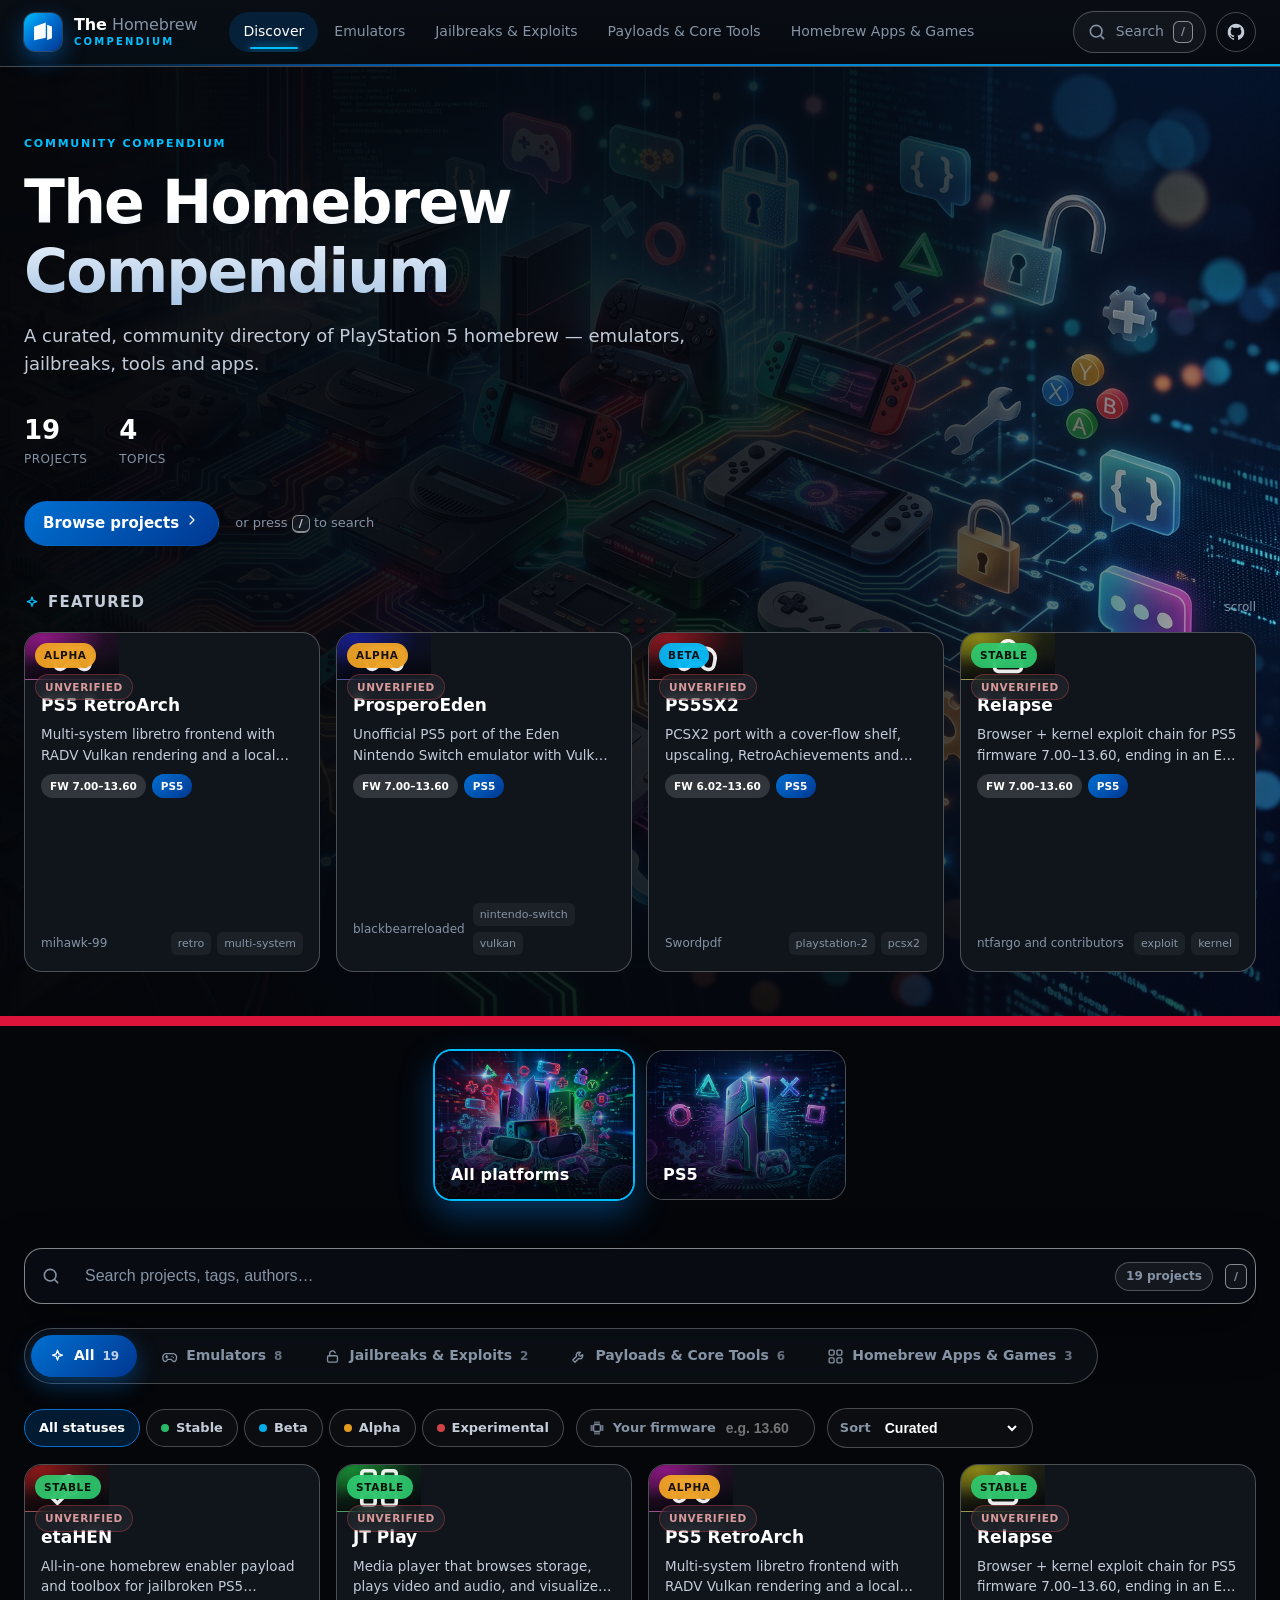
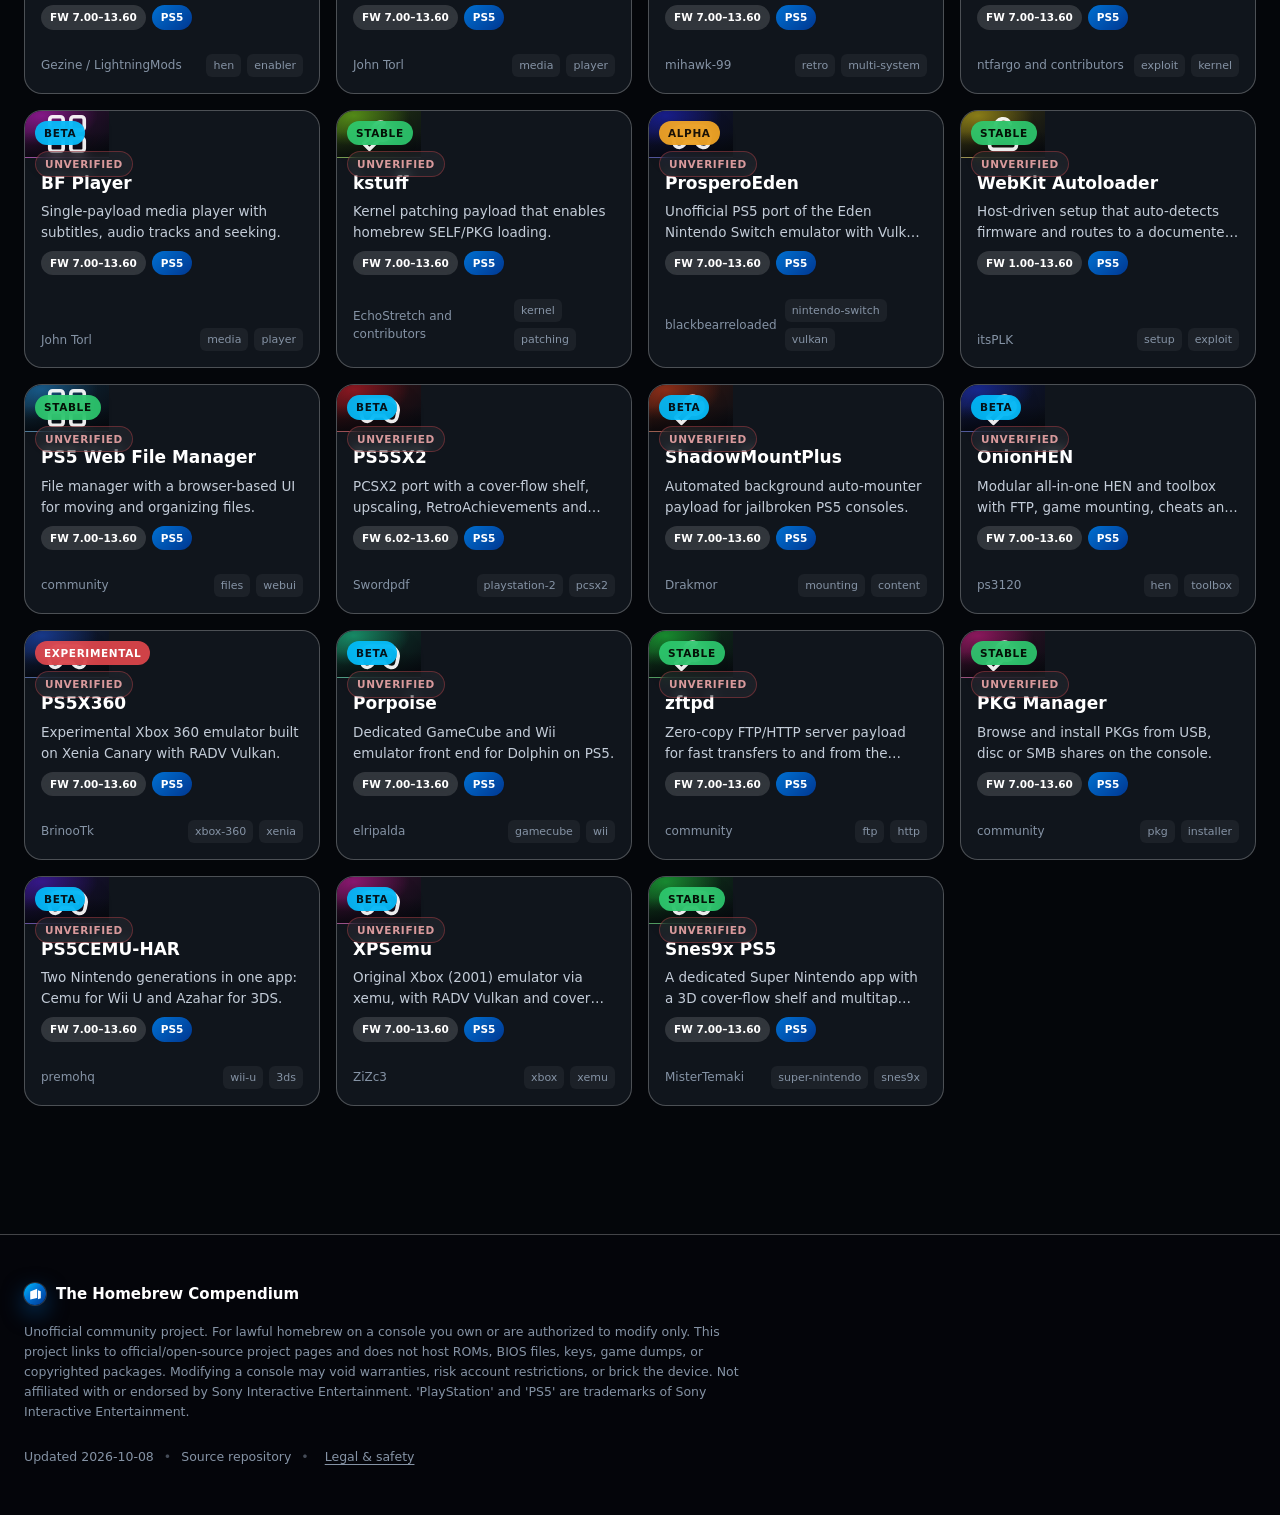
==== development/index.html @ ebe69ceb "Update library" ====
<!doctype html>
<html lang="en">
<head>
  <meta charset="utf-8" />
  <meta name="viewport" content="width=device-width, initial-scale=1, viewport-fit=cover" />
  <meta name="color-scheme" content="dark" />
  <meta name="theme-color" content="#04060a" />
  <title>The Homebrew Compendium</title>
  <meta name="description" content="A curated, community directory of PlayStation 5 homebrew — emulators, jailbreaks, payloads, tools and apps." />
  <link rel="canonical" href="./" />
  <meta property="og:type" content="website" />
  <meta property="og:title" content="The Homebrew Compendium" />
  <meta property="og:description" content="A curated, community directory of PlayStation 5 homebrew." />
  <meta property="og:image" content="assets/banner.png" />
  <link rel="icon" href="assets/favicon.svg" type="image/svg+xml" />
  <!-- The hero background is painted via CSS (.hero__banner); preload it so the
       LCP image is discoverable from the initial document instead of after CSS. -->
  <link rel="preload" as="image" href="assets/banner.svg" fetchpriority="high" />
  <link rel="stylesheet" href="styles.css" />
</head>
<body>
  <a class="skip-link" href="#main">Skip to content</a>

  <!-- Inline icon sprite (no external assets) -->
  <svg class="sprite" aria-hidden="true" focusable="false" xmlns="http://www.w3.org/2000/svg">
    <symbol id="i-gamepad" viewBox="0 0 24 24"><path d="M7 8h10a5 5 0 0 1 4.9 5.97l-.5 2.6A3 3 0 0 1 18 19c-1 0-1.6-.5-2.2-1.2L14.6 16H9.4l-1.2 1.8C7.6 18.5 7 19 6 19a3 3 0 0 1-2.9-2.43l-.5-2.6A5 5 0 0 1 7 8Z"/><path d="M8 11v3M6.5 12.5h3M15.5 12h.01M17.5 13.5h.01"/></symbol>
    <symbol id="i-unlock" viewBox="0 0 24 24"><rect x="5" y="11" width="14" height="9" rx="2"/><path d="M8 11V8a4 4 0 0 1 7.8-1.2"/></symbol>
    <symbol id="i-tool" viewBox="0 0 24 24"><path d="M14.7 6.3a4 4 0 0 0-5.4 5.4L4 17l3 3 5.3-5.3a4 4 0 0 0 5.4-5.4l-2.3 2.3-2.4-.7-.7-2.4 2.4-2.2Z"/></symbol>
    <symbol id="i-app" viewBox="0 0 24 24"><rect x="3" y="3" width="7" height="7" rx="1.5"/><rect x="14" y="3" width="7" height="7" rx="1.5"/><rect x="3" y="14" width="7" height="7" rx="1.5"/><rect x="14" y="14" width="7" height="7" rx="1.5"/></symbol>
    <symbol id="i-search" viewBox="0 0 24 24"><circle cx="11" cy="11" r="7"/><path d="m20 20-3.5-3.5"/></symbol>
    <symbol id="i-external" viewBox="0 0 24 24"><path d="M14 5h5v5M19 5l-8 8"/><path d="M19 14v4a1 1 0 0 1-1 1H6a1 1 0 0 1-1-1V6a1 1 0 0 1 1-1h4"/></symbol>
    <symbol id="i-close" viewBox="0 0 24 24"><path d="M6 6l12 12M18 6 6 18"/></symbol>
    <symbol id="i-chevron" viewBox="0 0 24 24"><path d="m9 6 6 6-6 6"/></symbol>
    <symbol id="i-alert" viewBox="0 0 24 24"><path d="M12 3 2 20h20L12 3Z"/><path d="M12 10v4M12 17h.01"/></symbol>
    <symbol id="i-check" viewBox="0 0 24 24"><path d="m4 12 5 5L20 6"/></symbol>
    <symbol id="i-cpu" viewBox="0 0 24 24"><rect x="7" y="7" width="10" height="10" rx="2"/><path d="M9 3v2m3-2v2m3-2v2M9 19v2m3-2v2m3-2v2M3 9h2m-2 3h2m-2 3h2M19 9h2m-2 3h2m-2 3h2"/></symbol>
    <symbol id="i-sparkle" viewBox="0 0 24 24"><path d="M12 3l1.8 5.2L19 10l-5.2 1.8L12 17l-1.8-5.2L5 10l5.2-1.8L12 3Z"/></symbol>
    <symbol id="i-shield" viewBox="0 0 24 24"><path d="M12 3 5 6v5c0 4.5 3 8 7 10 4-2 7-5.5 7-10V6l-7-3Z"/></symbol>
    <symbol id="i-github" viewBox="0 0 24 24"><path d="M12 2a10 10 0 0 0-3.16 19.49c.5.09.68-.22.68-.48v-1.7c-2.78.6-3.37-1.34-3.37-1.34-.45-1.16-1.1-1.47-1.1-1.47-.9-.62.07-.6.07-.6 1 .07 1.53 1.03 1.53 1.03.9 1.52 2.34 1.08 2.9.83.09-.65.35-1.09.63-1.34-2.22-.25-4.55-1.11-4.55-4.94 0-1.09.39-1.98 1.03-2.68-.1-.25-.45-1.27.1-2.65 0 0 .84-.27 2.75 1.02a9.6 9.6 0 0 1 5 0c1.91-1.29 2.75-1.02 2.75-1.02.55 1.38.2 2.4.1 2.65.64.7 1.03 1.59 1.03 2.68 0 3.84-2.34 4.68-4.57 4.93.36.31.68.92.68 1.85v2.74c0 .27.18.58.69.48A10 10 0 0 0 12 2Z"/></symbol>
    <symbol id="i-menu" viewBox="0 0 24 24"><path d="M4 7h16M4 12h16M4 17h16"/></symbol>
  </svg>

  <header class="topbar" id="topbar">
    <div class="topbar__inner">
      <a class="brand" href="#/" aria-label="The Homebrew Compendium home">
        <span class="brand__mark" aria-hidden="true">
          <svg viewBox="0 0 32 32"><path d="M3 8.5 20 2v22.5L3 28V8.5Z"/><path d="M22 5.5 29 8v17l-7 2.5V5.5Z"/></svg>
        </span>
        <span class="brand__text">
          <span class="brand__title">The <em>Homebrew</em></span>
          <span class="brand__sub">Compendium</span>
        </span>
      </a>

      <nav class="topnav" id="topnav" aria-label="Topics"></nav>

      <div class="topbar__actions">
        <button class="searchpill" id="search-focus" type="button" aria-label="Search the compendium">
          <svg class="icon" aria-hidden="true"><use href="#i-search"/></svg>
          <span class="searchpill__label">Search</span>
          <kbd class="searchpill__kbd" aria-hidden="true">/</kbd>
        </button>

        <button class="fwware" id="fw-chip" type="button" hidden aria-label="Change your firmware version">
          <span class="fwware__dot" aria-hidden="true"></span>
          <svg class="icon" aria-hidden="true"><use href="#i-cpu"/></svg>
          <span id="fw-chip-text"></span>
        </button>

        <a class="ghosticon" id="source-link" href="#" target="_blank" rel="noopener noreferrer" aria-label="Source repository" hidden>
          <svg class="icon icon--fill" aria-hidden="true"><use href="#i-github"/></svg>
        </a>

        <button class="menubtn" id="menu-toggle" type="button" aria-label="Open menu" aria-expanded="false" aria-controls="mobilemenu">
          <span></span><span></span>
        </button>
      </div>
    </div>
    <div class="topbar__accent" aria-hidden="true"></div>
    <nav class="mobilemenu" id="mobilemenu" aria-label="Topics" hidden></nav>
  </header>

  <main id="main">
    <noscript>
      <div class="noscript" role="note">
        <h2>JavaScript is required</h2>
        <p>
          This directory builds its pages in the browser. Enable JavaScript to browse the
          Homebrew Compendium, or read the source data directly in
          <code>library.json</code> and the files under <code>library/platforms/</code>.
        </p>
      </div>
    </noscript>
    <section class="hero" aria-labelledby="hero-title">
      <div class="hero__banner" aria-hidden="true"></div>
      <div class="hero__glow" aria-hidden="true"></div>
      <div class="hero__inner">
        <div class="hero__copy">
          <p class="hero__eyebrow" id="hero-eyebrow">Community Compendium</p>
          <h1 class="hero__title" id="hero-title">The Homebrew Compendium</h1>
          <p class="hero__tagline" id="hero-tagline"></p>

          <dl class="hero__stats" id="hero-stats"></dl>

          <div class="hero__actions">
            <button class="btn btn--primary" id="hero-cta" type="button">
              Browse projects <svg class="icon" aria-hidden="true"><use href="#i-chevron"/></svg>
            </button>
            <span class="hero__hint">or press <kbd>/</kbd> to search</span>
          </div>
        </div>

        <div class="hero__featured" aria-labelledby="featured-title">
          <div class="railhead">
            <h2 id="featured-title" class="railhead__title">
              <svg class="icon" aria-hidden="true"><use href="#i-sparkle"/></svg> Featured
            </h2>
            <span class="railhead__hint">scroll</span>
          </div>
          <div class="rail" id="featured-rail"></div>
        </div>
      </div>
    </section>

    <div class="platforms" id="platform-toggle" role="group" aria-label="Platform filter"></div>

    <section class="browse" id="browse" aria-labelledby="browse-title">
      <h2 id="browse-title" class="sr-only">Browse projects</h2>

      <form class="searchbox searchbox--browse" role="search" id="search-form">
        <svg class="icon searchbox__icon" aria-hidden="true"><use href="#i-search"/></svg>
        <input id="search-input" type="search" autocomplete="off" placeholder="Search projects, tags, authors…" aria-label="Search the compendium" />
        <span class="searchbox__count" id="search-count" aria-hidden="true"></span>
        <button class="searchbox__clear" id="search-clear" type="button" hidden aria-label="Clear search">
          <svg class="icon" aria-hidden="true"><use href="#i-close"/></svg>
        </button>
        <span class="searchbox__key" aria-hidden="true">/</span>
      </form>

      <nav class="topics" id="topics" aria-label="Topic filter"></nav>

      <div class="toolbar" id="toolbar">
        <div class="toolbar__group" role="group" aria-label="Status filter" id="status-chips"></div>
        <label class="field field--fw">
          <svg class="icon" aria-hidden="true"><use href="#i-cpu"/></svg>
          <span class="field__label">Your firmware</span>
          <input id="firmware-input" inputmode="decimal" placeholder="e.g. 13.60" aria-label="Your PS5 firmware version" />
        </label>
        <label class="field field--sort">
          <span class="field__label">Sort</span>
          <select id="sort-select" aria-label="Sort projects">
            <option value="curated">Curated</option>
            <option value="updated">Recently updated</option>
            <option value="name">Name (A–Z)</option>
          </select>
        </label>
        <button class="ghostbtn" id="clear-filters" type="button" hidden>Clear filters</button>
      </div>

      <p class="resultline" id="resultline"></p>
      <p class="sr-only" id="live" aria-live="polite" role="status"></p>

      <div class="grid" id="grid"></div>
      <div class="statepanel" id="statepanel" hidden></div>
    </section>
  </main>

  <footer class="footer">
    <div class="footer__inner">
      <div class="footer__brand">
        <span class="brand__mark brand__mark--sm" aria-hidden="true"><svg viewBox="0 0 32 32"><path d="M3 8.5 20 2v22.5L3 28V8.5Z"/><path d="M22 5.5 29 8v17l-7 2.5V5.5Z"/></svg></span>
        <span>The Homebrew Compendium</span>
      </div>
      <p class="footer__disclaimer" id="footer-disclaimer"></p>
      <p class="footer__meta">
        <span id="footer-updated"></span>
        <span class="footer__sep" aria-hidden="true">•</span>
        <a id="footer-repo" href="#" target="_blank" rel="noopener noreferrer">Source repository</a>
        <span class="footer__sep" aria-hidden="true">•</span>
        <button class="linkbtn" id="show-disclaimer" type="button">Legal &amp; safety</button>
      </p>
    </div>
  </footer>

  <!-- Detail overlay -->
  <div class="modal" id="modal" hidden>
    <div class="modal__scrim" data-close></div>
    <div class="modal__dialog" role="dialog" aria-modal="true" aria-labelledby="modal-title" tabindex="-1">
      <button class="iconbtn modal__close" type="button" data-close aria-label="Close details">
        <svg class="icon"><use href="#i-close"/></svg>
      </button>
      <div class="modal__body" id="modal-body"></div>
    </div>
  </div>

  <!-- Image gallery overlay (opened from a detail thumbnail) -->
  <div class="gallery" id="gallery" role="dialog" aria-modal="true" aria-label="Image gallery" hidden>
    <div class="gallery__scrim" data-gallery-close></div>
    <button class="gallery__nav gallery__nav--prev" id="gallery-prev" type="button" aria-label="Previous image">
      <svg class="icon" aria-hidden="true"><use href="#i-chevron"/></svg>
    </button>
    <figure class="gallery__figure" tabindex="-1">
      <img class="gallery__img" id="gallery-img" alt="" decoding="async" />
      <figcaption class="gallery__caption" id="gallery-caption" aria-live="polite"></figcaption>
    </figure>
    <button class="gallery__nav gallery__nav--next" id="gallery-next" type="button" aria-label="Next image">
      <svg class="icon" aria-hidden="true"><use href="#i-chevron"/></svg>
    </button>
    <button class="iconbtn gallery__close" type="button" data-gallery-close aria-label="Close gallery">
      <svg class="icon"><use href="#i-close"/></svg>
    </button>
  </div>

  <div class="toast" id="toast" role="status" aria-live="polite" hidden></div>

  <script type="module" src="js/main.js?v=12"></script>
</body>
</html>
---- development/styles.css ----
/* =========================================================
   The Homebrew Compendium — styles
   Design tokens follow development_plan/design-system.md
   ========================================================= */

:root {
  /* Color */
  --bg-primary: #04060a;
  --bg-secondary: #10151c;
  --bg-tertiary: #171d26;
  --bg-elevated: #1e2632;
  --surface-glass: rgba(16, 21, 28, 0.72);
  --border: rgba(255, 255, 255, 0.25);
  --border-strong: rgba(255, 255, 255, 0.50);

  --ps-blue: #003791;
  --ps-blue-light: #0070d1;
  --ps-blue-bright: #00bfff;

  --text-primary: #ffffff;
  --text-secondary: #c3ccd8;
  --text-tertiary: #8593a5;

  --success: #2ecc71;
  --info: #00bfff;
  --warning: #f5a623;
  --danger: #e5484d;

  /* Type */
  --font-sans: "Inter", system-ui, -apple-system, "Segoe UI", Roboto, "Helvetica Neue", Arial, sans-serif;

  /* Space */
  --space-1: 4px;  --space-2: 8px;  --space-3: 12px; --space-4: 16px;
  --space-5: 24px; --space-6: 32px; --space-7: 48px; --space-8: 64px;

  /* Radius */
  --radius-sm: 8px; --radius-md: 12px; --radius-lg: 18px; --radius-xl: 28px; --radius-pill: 999px;

  /* Elevation */
  --shadow-card: 0 18px 40px rgba(0, 0, 0, 0.55);
  --shadow-pop: 0 30px 80px rgba(0, 0, 0, 0.7);
  --focus-glow: 0 0 0 3px var(--ps-blue-bright), 0 0 26px rgba(0, 191, 255, 0.45);

  /* Motion */
  --dur-fast: 150ms; --dur-base: 320ms; --dur-slow: 480ms;
  --ease: cubic-bezier(0.22, 0.61, 0.36, 1);

  --container: 1320px;
  --topbar-h: 64px;
}

* { box-sizing: border-box; }

/* The `hidden` attribute must always win, even on elements with an explicit display. */
[hidden] { display: none !important; }

html { scroll-behavior: smooth; scroll-padding-top: calc(var(--topbar-h) + 16px); }

::selection { background: rgba(0, 191, 255, 0.35); color: #fff; }

body {
  margin: 0;
  background:
    radial-gradient(1200px 700px at 80% -10%, rgba(0, 55, 145, 0.35), transparent 60%),
    radial-gradient(900px 600px at 5% 5%, rgba(0, 191, 255, 0.10), transparent 55%),
    var(--bg-primary);
  color: var(--text-secondary);
  font-family: var(--font-sans);
  font-size: 15px;
  line-height: 1.55;
  -webkit-font-smoothing: antialiased;
  min-height: 100vh;
}

h1, h2, h3 { color: var(--text-primary); line-height: 1.15; margin: 0; }
p { margin: 0; }
a { color: inherit; text-decoration: none; }
button { font: inherit; color: inherit; }
img { max-width: 100%; display: block; }

.sprite { position: absolute; width: 0; height: 0; overflow: hidden; }
.icon { width: 20px; height: 20px; fill: none; stroke: currentColor; stroke-width: 1.9; stroke-linecap: round; stroke-linejoin: round; }

.sr-only {
  position: absolute; width: 1px; height: 1px; padding: 0; margin: -1px;
  overflow: hidden; clip: rect(0 0 0 0); white-space: nowrap; border: 0;
}

.skip-link {
  position: absolute; left: 12px; top: -60px; z-index: 200;
  background: var(--ps-blue-light); color: #fff; padding: 10px 16px;
  border-radius: var(--radius-sm); transition: top var(--dur-fast) var(--ease);
}
.skip-link:focus { top: 12px; }

:focus-visible { outline: none; box-shadow: var(--focus-glow); border-radius: var(--radius-sm); }

/* ---------- Top bar (site header) ---------- */
.topbar {
  position: sticky; top: 0; z-index: 100;
  backdrop-filter: blur(20px) saturate(150%);
  background: linear-gradient(180deg, rgba(10,14,20,0.92), rgba(8,11,16,0.70));
  border-bottom: 1px solid var(--border);
  transition: box-shadow var(--dur-base) var(--ease), background var(--dur-base) var(--ease);
}
.topbar.is-scrolled {
  background: linear-gradient(180deg, rgba(8,11,16,0.98), rgba(6,9,13,0.92));
  box-shadow: 0 18px 44px rgba(0,0,0,0.55);
}
.topbar__inner {
  max-width: var(--container); margin: 0 auto; height: var(--topbar-h);
  padding: 0 var(--space-5); display: flex; align-items: center; gap: var(--space-4);
}
/* animated luminous accent along the bottom edge */
.topbar__accent {
  height: 2px;
  background: linear-gradient(90deg, transparent, var(--ps-blue-light) 18%, var(--ps-blue-bright) 50%, var(--ps-blue-light) 82%, transparent);
  background-size: 200% 100%;
  opacity: 0.9;
  animation: accent-sheen 7s linear infinite;
}
@keyframes accent-sheen { from { background-position: 200% 0; } to { background-position: -200% 0; } }

.brand { display: flex; align-items: center; gap: 12px; color: var(--text-primary); font-weight: 700; letter-spacing: 0.01em; flex: none; }
.brand__mark {
  position: relative; width: 38px; height: 38px; border-radius: 11px; display: grid; place-items: center;
  background: linear-gradient(135deg, var(--ps-blue-bright), var(--ps-blue-light) 45%, var(--ps-blue));
  box-shadow: 0 0 0 1px rgba(255,255,255,0.16), 0 8px 22px rgba(0,112,209,0.5);
}
.brand__mark::after {
  content: ""; position: absolute; inset: -7px; border-radius: 18px; z-index: -1;
  background: radial-gradient(circle, rgba(0,191,255,0.5), transparent 70%);
  opacity: 0; transition: opacity var(--dur-base) var(--ease);
}
.brand:hover .brand__mark::after { opacity: 1; }
.brand__mark svg { width: 22px; height: 22px; fill: #fff; }
.brand__mark--sm { width: 22px; height: 22px; }
.brand__mark--sm svg { width: 13px; height: 13px; }
.brand__text { display: flex; flex-direction: column; line-height: 1.05; }
.brand__title { font-size: 16px; font-weight: 700; letter-spacing: -0.01em; }
.brand__title em { color: var(--text-tertiary); font-style: normal; font-weight: 500; }
.brand__sub { font-size: 10px; letter-spacing: 0.22em; text-transform: uppercase; color: var(--ps-blue-bright); margin-top: 3px; }

.topnav { display: flex; gap: 2px; margin-left: var(--space-4); flex: 1; overflow: hidden; }
.topnav a {
  position: relative; padding: 9px 14px; border-radius: var(--radius-pill); color: var(--text-tertiary);
  font-size: 14px; font-weight: 500; white-space: nowrap; transition: color var(--dur-fast) var(--ease), background var(--dur-fast) var(--ease);
}
.topnav a::after {
  content: ""; position: absolute; left: 50%; bottom: 3px; width: 0; height: 2px; border-radius: 2px;
  background: var(--ps-blue-bright); transform: translateX(-50%);
  box-shadow: 0 0 10px var(--ps-blue-bright);
  transition: width var(--dur-base) var(--ease);
}
.topnav a:hover { color: var(--text-primary); background: rgba(255,255,255,0.06); }
.topnav a[aria-current="page"] { color: #fff; background: rgba(0,112,209,0.20); }
.topnav a[aria-current="page"]::after,
.topnav a:hover::after { width: 54%; }

.topbar__actions { display: flex; align-items: center; gap: 10px; flex: none; }

.searchpill {
  display: inline-flex; align-items: center; gap: 9px; cursor: pointer;
  padding: 9px 12px 9px 13px; border-radius: var(--radius-pill);
  border: 1px solid var(--border); background: rgba(255,255,255,0.04);
  color: var(--text-tertiary); font-size: 14px; font-weight: 500;
  transition: all var(--dur-fast) var(--ease);
}
.searchpill:hover { color: var(--text-primary); border-color: var(--ps-blue-light); background: rgba(0,112,209,0.12); }
.searchpill__kbd {
  font-size: 11px; font-weight: 700; color: var(--text-tertiary);
  border: 1px solid var(--border-strong); border-radius: 6px; padding: 1px 7px; background: rgba(255,255,255,0.04);
}

.fwware {
  display: inline-flex; align-items: center; gap: 8px; cursor: pointer;
  padding: 8px 13px; border-radius: var(--radius-pill);
  border: 1px solid rgba(0,191,255,0.4); background: rgba(0,191,255,0.10);
  color: var(--ps-blue-bright); font-size: 13px; font-weight: 700; letter-spacing: 0.02em;
  transition: background var(--dur-fast) var(--ease);
}
.fwware:hover { background: rgba(0,191,255,0.18); }
.fwware .icon { width: 15px; height: 15px; }
.fwware__dot { width: 7px; height: 7px; border-radius: 50%; background: var(--success); box-shadow: 0 0 8px var(--success); }

.ghosticon {
  display: grid; place-items: center; width: 40px; height: 40px; border-radius: var(--radius-pill);
  border: 1px solid var(--border); color: var(--text-secondary); transition: all var(--dur-fast) var(--ease);
}
.ghosticon:hover { color: #fff; border-color: var(--border-strong); background: rgba(255,255,255,0.05); }
.icon--fill { fill: currentColor; stroke: none; }

.menubtn {
  display: none; place-items: center; gap: 5px;
  width: 42px; height: 42px; border-radius: 12px; border: 1px solid var(--border);
  background: rgba(255,255,255,0.04); cursor: pointer; padding: 0;
}
.menubtn span { display: block; width: 18px; height: 2px; border-radius: 2px; background: var(--text-primary); transition: transform var(--dur-fast) var(--ease); }
.menubtn[aria-expanded="true"] span:first-child { transform: translateY(3.5px) rotate(45deg); }
.menubtn[aria-expanded="true"] span:last-child { transform: translateY(-3.5px) rotate(-45deg); }

.mobilemenu {
  position: absolute; left: 0; right: 0; top: 100%;
  background: rgba(8,11,16,0.98); border-bottom: 1px solid var(--border);
  padding: 10px var(--space-5) 16px; display: grid; gap: 4px;
  box-shadow: 0 24px 50px rgba(0,0,0,0.6);
}
.mobilemenu[hidden] { display: none; }
.mobilemenu a { padding: 12px 14px; border-radius: 12px; color: var(--text-secondary); font-weight: 600; }
.mobilemenu a:hover, .mobilemenu a[aria-current="page"] { color: #fff; background: rgba(0,112,209,0.18); }

.iconbtn {
  background: transparent; border: 1px solid var(--border); border-radius: var(--radius-pill);
  width: 40px; height: 40px; display: grid; place-items: center; cursor: pointer;
  color: var(--text-secondary); transition: all var(--dur-fast) var(--ease);
}
.iconbtn:hover { color: #fff; border-color: var(--border-strong); background: rgba(255,255,255,0.05); }

/* ---------- Hero ---------- */
.hero { position: relative; overflow: hidden; border-bottom: 10px solid crimson;}
.hero__banner {
  position: absolute; inset: 0;
  background-image: url('assets/hero_img.jpg');
  background-size: cover; background-position: right center; background-repeat: no-repeat;
  z-index: 0; pointer-events: none; user-select: none;
}
/* readability scrim layered over the banner */
.hero::after {
  content: ""; position: absolute; inset: 0; z-index: 1; pointer-events: none;
  background: linear-gradient(90deg, rgba(4,6,10,0.99) 0%, rgba(4,6,10,0.82) 70%, rgba(4,6,10,0.18) 100%);
}
.hero__glow {
  /* Fixed-pixel top (not a % of .hero) so the decorative glow cannot shift when
     the hero grows after the async library load — a known CLS amplifier. */
  position: absolute; inset: -190px -10% auto -10%; height: 620px; z-index: 0;
  background: radial-gradient(60% 60% at 70% 20%, rgba(0,112,209,0.25), transparent 70%);
  filter: blur(10px); pointer-events: none;
}
.hero__inner { position: relative; z-index: 2; max-width: var(--container); margin: 0 auto; padding: var(--space-8) var(--space-5) var(--space-6); }
.hero__copy { max-width: 760px; }
.hero__eyebrow {
  display: inline-flex; align-items: center; gap: 8px; text-transform: uppercase;
  letter-spacing: 0.16em; font-size: 11px; font-weight: 700; color: var(--ps-blue-bright);
  margin-bottom: var(--space-4);
}
.hero__title {
  font-size: clamp(34px, 6vw, 60px); font-weight: 800; letter-spacing: -0.03em;
  background: linear-gradient(180deg, #fff 30%, #a9c6e6 100%);
  -webkit-background-clip: text; background-clip: text; color: transparent;
}
/* Reserve one line so the empty shell (pre-fetch) matches the filled state. */
.hero__tagline { margin-top: var(--space-4); font-size: clamp(15px, 2vw, 18px); color: var(--text-secondary); max-width: 60ch; min-height: 1.6em; }

.searchbox {
  margin-top: var(--space-6); display: flex; align-items: center; gap: 12px;
  background: rgba(10,14,20,0.8); border: 1px solid var(--border-strong);
  border-radius: var(--radius-lg); padding: 6px 8px 6px 16px;
  box-shadow: 0 20px 50px rgba(0,0,0,0.5); transition: border-color var(--dur-fast), box-shadow var(--dur-fast);
}
.searchbox:focus-within { border-color: var(--ps-blue-light); box-shadow: var(--focus-glow); }
.searchbox__icon { color: var(--text-tertiary); flex: none; }
.searchbox input {
  flex: 1; background: transparent; border: 0; outline: none; color: var(--text-primary);
  font-size: 16px; padding: 12px 12px; min-width: 0;
}
.searchbox input::placeholder { color: var(--text-tertiary); }
.searchbox__key {
  font-size: 11px; font-weight: 700; color: var(--text-tertiary);
  border: 1px solid var(--border-strong); border-radius: 6px; padding: 3px 8px; background: rgba(255,255,255,0.04);
}
/* Search placed at the top of the browse section */
.searchbox--browse { margin: 0 0 var(--space-5); background: rgba(10,14,20,0.85); max-width: var(--container); }
.searchbox__clear {
  display: grid; place-items: center; flex: none; width: 30px; height: 30px; padding: 0;
  border: 1px solid var(--border); border-radius: 50%; background: rgba(255,255,255,0.05);
  color: var(--text-secondary); cursor: pointer; transition: all var(--dur-fast) var(--ease);
}
.searchbox__clear:hover { color: #fff; border-color: var(--border-strong); }
.searchbox__clear .icon { width: 14px; height: 14px; }
.searchbox__count {
  flex: none; font-size: 12px; font-weight: 700; color: var(--text-tertiary);
  padding: 4px 10px; border-radius: var(--radius-pill);
  background: rgba(255,255,255,0.05); border: 1px solid var(--border);
  font-variant-numeric: tabular-nums; white-space: nowrap;
}
.searchbox__count.is-filtered { color: var(--ps-blue-bright); border-color: rgba(0,191,255,0.4); background: rgba(0,191,255,0.10); }
@media (max-width: 480px) { .searchbox__key { display: none; } .searchbox__count { display: none; } }

/* Reserve the (dd + dt) two-line block height so populating the stats does not
   push the actions/featured rail down after load. */
.hero__stats { display: flex; gap: var(--space-6); margin: var(--space-6) 0 0; min-height: 59px; }
.hero__stats div { display: flex; flex-direction: column; }
.hero__stats dt { order: 2; font-size: 12px; color: var(--text-tertiary); letter-spacing: 0.04em; text-transform: uppercase; }
/* tabular-nums + reserved width keep the count-up animation from shifting layout */
.hero__stats dd { order: 1; margin: 0; font-size: 26px; font-weight: 800; color: #fff; font-variant-numeric: tabular-nums; min-width: 2ch; }

.hero__actions { display: flex; align-items: center; gap: var(--space-4); margin-top: var(--space-6); flex-wrap: wrap; }
.hero__actions .btn .icon { width: 16px; height: 16px; }
.hero__hint { font-size: 13px; color: var(--text-tertiary); }
kbd {
  font-family: inherit; font-size: 11px; font-weight: 700; color: var(--text-secondary);
  border: 1px solid var(--border-strong); border-bottom-width: 2px; border-radius: 6px;
  padding: 1px 6px; background: rgba(255,255,255,0.06);
}

#browse { scroll-margin-top: calc(var(--topbar-h) + 12px); }

/* ---------- Featured rail ---------- */
.hero__featured { margin-top: var(--space-7); }
.railhead { display: flex; align-items: baseline; justify-content: space-between; margin-bottom: var(--space-4); }
.railhead__title { display: flex; align-items: center; gap: 8px; font-size: 15px; letter-spacing: 0.08em; text-transform: uppercase; color: var(--text-secondary); }
.railhead__title .icon { color: var(--ps-blue-bright); width: 16px; height: 16px; }
.railhead__hint { font-size: 12px; color: var(--text-tertiary); }
.rail {
  display: grid; grid-auto-flow: column; grid-auto-columns: minmax(280px, 340px);
  gap: var(--space-4); overflow: visible; padding-bottom: var(--space-3);
  scroll-snap-type: x mandatory; scrollbar-width: thin;
  /* Reserve the featured-card height so filling the rail after load does not
     shift the #browse section below it. */
  min-height: 352px;
}
.rail::-webkit-scrollbar { height: 8px; }
.rail::-webkit-scrollbar-thumb { background: rgba(255,255,255,0.12); border-radius: 99px; }
.rail > * { scroll-snap-align: start; }

/* ---------- Browse / topics ---------- */
.browse { max-width: var(--container); margin: 0 auto; border-radius: var(--radius-xl); padding: var(--space-5) var(--space-5) var(--space-8); }
.topics {
  display: flex; gap: 6px; flex-wrap: wrap; padding: 6px; margin-bottom: var(--space-5);
  background: rgba(16,21,28,0.6); border: 1px solid var(--border); border-radius: var(--radius-pill);
  position: sticky; top: calc(var(--topbar-h) + 8px); z-index: 40;
  backdrop-filter: blur(14px); width: fit-content; max-width: 100%;
}
.topic {
  display: inline-flex; align-items: center; gap: 8px; border: 0; cursor: pointer;
  background: transparent; color: var(--text-tertiary); font-weight: 600; font-size: 14px;
  padding: 10px 18px; border-radius: var(--radius-pill); transition: all var(--dur-fast) var(--ease);
}
.topic .icon { width: 17px; height: 17px; }
.topic:hover { color: #fff; background: rgba(255,255,255,0.05); }
.topic[aria-pressed="true"] {
  color: #fff; background: linear-gradient(135deg, var(--ps-blue-light), var(--ps-blue));
  box-shadow: 0 8px 22px rgba(0,112,209,0.4);
}
.topic__count { font-size: 12px; opacity: 0.75; font-variant-numeric: tabular-nums; }

/* ---------- Platform tiles ---------- */
/* Sits outside #browse (directly above it), aligned to the content container. */
.platforms {
  display: flex; flex-wrap: wrap; gap: var(--space-3); justify-content: center;
  max-width: var(--container); margin: var(--space-5) auto var(--space-5);
  padding: 0 var(--space-5); min-height: 104px; overflow: visible;
}
.platform-tile {
  position: relative; flex: 1 1 140px; max-width: 200px; min-height: 150px;
  display: block; padding: 0; overflow: hidden; cursor: pointer; text-align: left;
  border: 1px solid var(--border); border-radius: var(--radius-lg);
  background: var(--bg-secondary); color: #fff;
  transition: transform var(--dur-fast) var(--ease), border-color var(--dur-fast) var(--ease), box-shadow var(--dur-base) var(--ease);
}
.platform-tile__bg {  
  position: absolute; inset: 0; background-size: cover; background-position: center;
  opacity: 0.85; transition: transform var(--dur-slow) var(--ease), opacity var(--dur-base) var(--ease);
}
.platform-tile--all .platform-tile__bg { background-image: url("assets/all_platforms_thumb.jpg"); }
.platform-tile::after {
  content: ""; position: absolute; inset: 0; z-index: 1;
  background: linear-gradient(180deg, rgba(4, 6, 10, 0.05) 25%, rgba(4, 6, 10, 0.88));
}
.platform-tile__label {
  position: absolute; left: 16px; bottom: 12px; z-index: 2;
  font-weight: 800; font-size: 16px; letter-spacing: 0.01em;
  text-shadow: 0 2px 10px rgba(0, 0, 0, 0.65);
}
.platform-tile:hover { transform: translateY(-3px); border-color: var(--border-strong); box-shadow: var(--shadow-card); }
.platform-tile:hover .platform-tile__bg { transform: scale(1.05); opacity: 1; }
.platform-tile[aria-pressed="true"] {
  border-color: var(--ps-blue-bright);
  box-shadow: 0 0 0 1px var(--ps-blue-bright), 0 14px 34px rgba(0, 112, 209, 0.45);
}

/* ---------- Toolbar ---------- */
.toolbar {
  display: flex; align-items: center; gap: var(--space-3); flex-wrap: wrap; margin-bottom: var(--space-4);
}
.toolbar__group { display: flex; gap: 6px; flex-wrap: wrap; }
.chip {
  border: 1px solid var(--border); background: rgba(255,255,255,0.03); color: var(--text-secondary);
  padding: 8px 14px; border-radius: var(--radius-pill); font-size: 13px; font-weight: 600; cursor: pointer;
  display: inline-flex; align-items: center; gap: 7px; transition: all var(--dur-fast) var(--ease);
}
.chip:hover { border-color: var(--border-strong); color: #fff; }
.chip[aria-pressed="true"] { background: rgba(0,112,209,0.2); border-color: var(--ps-blue-light); color: #fff; }
.chip__dot { width: 8px; height: 8px; border-radius: 50%; background: currentColor; }

.field {
  display: inline-flex; align-items: center; gap: 8px; padding: 6px 12px;
  background: rgba(255,255,255,0.03); border: 1px solid var(--border); border-radius: var(--radius-pill);
  color: var(--text-tertiary); font-size: 13px;
}
.field .icon { width: 16px; height: 16px; }
.field__label { font-weight: 600; white-space: nowrap; }
.field input, .field select {
  background: transparent; border: 0; outline: none; color: var(--text-primary);
  font-size: 14px; font-weight: 600; padding: 4px 2px;
}
.field select option { background: var(--bg-elevated); color: #fff; }
.field--fw input { width: 78px; }
.field--fw.is-invalid { border-color: var(--danger); }
.field--fw.is-set { border-color: var(--ps-blue-light); color: var(--ps-blue-bright); }
.ghostbtn {
  background: transparent; border: 1px dashed var(--border-strong); color: var(--text-tertiary);
  padding: 8px 14px; border-radius: var(--radius-pill); font-size: 13px; font-weight: 600; cursor: pointer;
  transition: all var(--dur-fast) var(--ease);
}
.ghostbtn:hover { color: #fff; border-color: var(--ps-blue-light); }

.resultline { color: var(--text-tertiary); font-size: 13px; margin-bottom: var(--space-4); }
.resultline strong { color: var(--text-primary); }

/* ---------- Cards ---------- */
.grid {
  display: grid; grid-template-columns: repeat(auto-fill, minmax(258px, 1fr)); gap: var(--space-4);
}
.card {
  position: relative; display: flex; flex-direction: column; text-align: left;
  background: var(--bg-secondary); border: 1px solid var(--border); border-radius: var(--radius-lg);
  overflow: hidden; cursor: pointer; color: inherit; padding: 0; width: 100%;
  transition: transform var(--dur-base) var(--ease), box-shadow var(--dur-base) var(--ease), border-color var(--dur-fast);
}
.card:hover { transform: translateY(-6px); box-shadow: var(--shadow-card); border-color: var(--border-strong); }
.card:focus-visible { transform: translateY(-4px); }
.card__art {
  position: relative; aspect-ratio: 16 / 9; display: grid; place-items: center;
  background:
    radial-gradient(120% 120% at 20% 10%, hsl(var(--hue) 70% 32%) 0%, transparent 55%),
    linear-gradient(135deg, hsl(var(--hue) 60% 16%), #0a0e14);
  border-bottom: 1px solid var(--border);
}
.card__art::after {
  content: ""; position: absolute; inset: 0;
  background: linear-gradient(180deg, transparent 45%, rgba(4,6,10,0.75) 100%);
}
.card__glyph {
  width: 46px; height: 46px; color: #fff; opacity: 0.92; z-index: 1;
  filter: drop-shadow(0 6px 14px rgba(0,0,0,0.5));
}
/* When item.icon is an image URL it renders as <img> instead of an SVG glyph. */
.item-icon {
  object-fit: contain; border-radius: 14px;
  background: rgba(4,6,10,0.35);
  border: 1px solid rgba(255,255,255,0.14);
  box-shadow: 0 8px 20px rgba(0,0,0,0.45);
}
img.card__glyph.item-icon { width: 54px; height: 54px; }
img.detail__glyph.item-icon { width: 64px; height: 64px; }
.card__art-badges { position: absolute; top: 10px; left: 10px; right: 10px; display: flex; gap: 6px; flex-wrap: wrap; z-index: 2; }
.card__body { padding: var(--space-4); display: flex; flex-direction: column; gap: 8px; flex: 1; }
.card__title { font-size: 17px; font-weight: 700; }
.card__summary { font-size: 13.5px; color: var(--text-secondary); display: -webkit-box; -webkit-line-clamp: 2; -webkit-box-orient: vertical; overflow: hidden; }
.card__foot { display: flex; align-items: center; justify-content: space-between; gap: 8px; margin-top: auto; padding-top: 4px; }
.card__author { font-size: 12px; color: var(--text-tertiary); }
.card__tags { display: flex; gap: 6px; flex-wrap: wrap; }
.tagpill { font-size: 11px; color: var(--text-tertiary); background: rgba(255,255,255,0.05); border-radius: 6px; padding: 3px 7px; }
.card--featured .card__art { aspect-ratio: 16 / 8; }
.card--incompatible { opacity: 0.62; }
.card--incompatible .card__art { filter: grayscale(0.6); }
.card__warnflag { position: absolute; top: 10px; right: 10px; z-index: 2; color: var(--warning); background: rgba(4,6,10,0.75); border-radius: var(--radius-pill); padding: 4px; display: grid; place-items: center; }

/* ---------- Badges ---------- */
.badge {
  display: inline-flex; align-items: center; gap: 5px; font-size: 10.5px; font-weight: 800;
  letter-spacing: 0.06em; text-transform: uppercase; padding: 4px 9px; border-radius: var(--radius-pill);
  color: #fff; background: rgba(255,255,255,0.12); backdrop-filter: blur(6px);
}
.badge--stable { background: rgba(46,204,113,0.9); color: #041207; }
.badge--beta { background: rgba(0,191,255,0.9); color: #04131a; }
.badge--alpha { background: rgba(245,166,35,0.92); color: #1a1206; }
.badge--experimental { background: rgba(229,72,77,0.9); }
.badge--discontinued { background: rgba(133,147,165,0.85); color: #0a0e14; }
.badge--firmware { background: rgba(255,255,255,0.14); text-transform: none; letter-spacing: 0; font-weight: 600; }
.badge--platform { background: linear-gradient(135deg, var(--ps-blue-light), var(--ps-blue)); color: #fff; text-transform: none; letter-spacing: 0; font-weight: 700; }
.badge--unverified { background: rgba(255,255,255,0.05); color: #d99a9c; border: 1px solid rgba(229,72,77,0.35); }
.badge--unknown { background: rgba(245,166,35,0.16); color: #ffce7a; border: 1px solid rgba(245,166,35,0.45); }
.tagpill { transition: color var(--dur-fast) var(--ease), background var(--dur-fast) var(--ease); }
.tagpill:hover { color: var(--text-secondary); background: rgba(255,255,255,0.09); }

/* ---------- Noscript fallback ---------- */
.noscript {
  max-width: var(--container); margin: 0 auto; padding: var(--space-7) var(--space-5);
  color: var(--text-secondary);
}
.noscript h2 { color: var(--text-primary); margin-bottom: var(--space-3); }
.noscript p { max-width: 70ch; line-height: 1.6; }
.noscript code {
  background: rgba(255,255,255,0.06); border: 1px solid var(--border);
  border-radius: 6px; padding: 1px 6px; font-size: 0.9em;
}

/* ---------- Empty / error / loading ---------- */
.statepanel { text-align: center; padding: var(--space-8) var(--space-5); color: var(--text-tertiary); }
.statepanel h3 { color: var(--text-primary); margin-bottom: var(--space-2); }
.statepanel .icon { width: 40px; height: 40px; margin-bottom: var(--space-3); color: var(--text-tertiary); }
.statepanel__actions { margin-top: var(--space-4); display: flex; gap: 10px; justify-content: center; flex-wrap: wrap; }
.btn {
  border: 1px solid var(--border-strong); background: rgba(255,255,255,0.05); color: #fff;
  padding: 10px 18px; border-radius: var(--radius-pill); font-weight: 700; cursor: pointer;
  transition: all var(--dur-fast) var(--ease);
}
.btn:hover { background: rgba(255,255,255,0.1); }
.btn--primary { background: linear-gradient(135deg, var(--ps-blue-light), var(--ps-blue)); border-color: transparent; }
.btn--primary:hover { filter: brightness(1.12); }

.skeleton { background: var(--bg-secondary); border: 1px solid var(--border); border-radius: var(--radius-lg); overflow: hidden; }
.skeleton__art { aspect-ratio: 16/9; background: linear-gradient(100deg, #10151c 30%, #1a2230 50%, #10151c 70%); background-size: 200% 100%; animation: shimmer 1.4s infinite; }
.skeleton__body { padding: var(--space-4); display: grid; gap: 10px; }
.skeleton__line { height: 12px; border-radius: 6px; background: linear-gradient(100deg, #10151c 30%, #1a2230 50%, #10151c 70%); background-size: 200% 100%; animation: shimmer 1.4s infinite; }
.skeleton__line--w60 { width: 60%; }
.skeleton__line--w85 { width: 85%; }
@keyframes shimmer { from { background-position: 200% 0; } to { background-position: -200% 0; } }

/* ---------- Footer ---------- */
.footer { border-top: 1px solid var(--border); background: rgba(4,6,10,0.6); margin-top: var(--space-8); }
.footer__inner { max-width: var(--container); margin: 0 auto; padding: var(--space-7) var(--space-5); }
.footer__brand { display: flex; align-items: center; gap: 10px; color: var(--text-primary); font-weight: 700; margin-bottom: var(--space-4); }
.footer__brand small { color: var(--text-tertiary); font-weight: 500; }
.footer__disclaimer { color: var(--text-tertiary); font-size: 12.5px; max-width: 90ch; line-height: 1.6; }
.footer__meta { margin-top: var(--space-5); display: flex; align-items: center; gap: 10px; flex-wrap: wrap; color: var(--text-tertiary); font-size: 12.5px; }
.footer__meta a:hover { color: var(--ps-blue-bright); }
.footer__sep { opacity: 0.5; }
.linkbtn { background: none; border: 0; color: var(--text-tertiary); cursor: pointer; font-size: 12.5px; text-decoration: underline; text-underline-offset: 3px; }
.linkbtn:hover { color: var(--ps-blue-bright); }

/* ---------- Modal ---------- */
.modal { position: fixed; inset: 0; z-index: 150; display: grid; place-items: center; padding: var(--space-4); }
.modal[hidden] { display: none; }
.modal__scrim { position: absolute; inset: 0; background: rgba(2, 4, 8, 0.72); backdrop-filter: blur(6px); animation: fade var(--dur-base) var(--ease); }
.modal__dialog {
  position: relative; width: min(880px, 100%); max-height: 88vh; overflow: auto;
  background: linear-gradient(180deg, var(--bg-secondary), #0a0e14);
  border: 1px solid var(--border-strong); border-radius: var(--radius-xl);
  box-shadow: var(--shadow-pop); animation: pop var(--dur-base) var(--ease);
}
.modal__close { position: absolute; top: 16px; right: 16px; z-index: 3; background: rgba(4,6,10,0.6); }
.modal__body { padding: 0; }
@keyframes fade { from { opacity: 0; } to { opacity: 1; } }
@keyframes pop { from { opacity: 0; transform: translateY(16px) scale(0.97); } to { opacity: 1; transform: none; } }

.detail__banner {
  position: relative; height: 190px; display: flex; align-items: flex-end; padding: var(--space-5);
  background:
    radial-gradient(120% 140% at 15% 0%, hsl(var(--hue) 70% 34%), transparent 60%),
    linear-gradient(135deg, hsl(var(--hue) 60% 16%), #0a0e14);
  border-bottom: 1px solid var(--border);
}
.detail__banner::after { content: ""; position: absolute; inset: 0; background: linear-gradient(180deg, transparent 40%, rgba(10,14,20,0.95)); }
.detail__glyph { position: absolute; top: 26px; left: var(--space-5); width: 58px; height: 58px; color: #fff; opacity: 0.9; z-index: 1; }
.detail__heading { position: relative; z-index: 2; }
.detail__heading h2 { font-size: clamp(24px, 4vw, 34px); letter-spacing: -0.02em; }
.detail__heading .detail__author { color: var(--text-secondary); font-size: 14px; margin-top: 6px; }
.detail__badges { display: flex; gap: 6px; flex-wrap: wrap; margin-bottom: 12px; position: relative; z-index: 2; }

/* Detail layout: screenshot thumbnails sit to the RIGHT of the body, outside .detail__content */
.detail__layout {
  display: grid; grid-template-columns: minmax(0, 1fr) 148px; gap: var(--space-5);
  padding: var(--space-5) var(--space-5) var(--space-6);
}
.detail__layout .detail__content { padding: 0; }
.detail__thumbs { display: grid; gap: 10px; align-content: start; }
.detail__thumb-btn { display: block; width: 100%; padding: 0; border: 0; background: none; cursor: zoom-in; border-radius: var(--radius-md); }
.detail__thumb-btn:focus-visible { outline: none; box-shadow: var(--focus-glow); }
.detail__thumb {
  display: block; width: 100%; aspect-ratio: 16 / 9; object-fit: cover;
  border-radius: var(--radius-md); border: 1px solid var(--border); background: var(--bg-tertiary);
  /* display animation: slide in from the right, staggered top → bottom via --i */
  animation: slide-in-right 480ms var(--ease) backwards;
  animation-delay: calc(var(--i, 0) * 90ms);
}

.detail__content { padding: var(--space-5) var(--space-5) var(--space-6); display: grid; gap: var(--space-5); }
.detail__desc { font-size: 15px; color: var(--text-secondary); }
.detail__grid { display: grid; grid-template-columns: repeat(auto-fit, minmax(180px, 1fr)); gap: var(--space-4); }
.meta { background: rgba(255,255,255,0.03); border: 1px solid var(--border); border-radius: var(--radius-md); padding: 14px 16px; }
.meta__label { font-size: 11px; letter-spacing: 0.08em; text-transform: uppercase; color: var(--text-tertiary); }
.meta__value { font-size: 15px; color: var(--text-primary); font-weight: 600; margin-top: 4px; word-break: break-word; }

.detail__section h3 { font-size: 13px; letter-spacing: 0.08em; text-transform: uppercase; color: var(--text-tertiary); margin-bottom: var(--space-3); display: flex; align-items: center; gap: 8px; }
.warnlist { list-style: none; margin: 0; padding: 0; display: grid; gap: 8px; }
.warnlist li { display: flex; gap: 10px; align-items: flex-start; background: rgba(245,166,35,0.08); border: 1px solid rgba(245,166,35,0.28); border-radius: var(--radius-md); padding: 10px 12px; color: #ffd9a0; font-size: 13.5px; }
.warnlist .icon { color: var(--warning); flex: none; width: 18px; height: 18px; margin-top: 1px; }

.linkrow { display: flex; flex-wrap: wrap; gap: 10px; }
.linkbtn-solid {
  display: inline-flex; align-items: center; gap: 8px; padding: 11px 18px; border-radius: var(--radius-pill);
  border: 1px solid var(--border-strong); background: rgba(255,255,255,0.04); color: #fff; font-weight: 700; font-size: 14px;
  transition: all var(--dur-fast) var(--ease);
}
.linkbtn-solid:hover { border-color: var(--ps-blue-light); background: rgba(0,112,209,0.16); }
.linkbtn-solid--primary { background: linear-gradient(135deg, var(--ps-blue-light), var(--ps-blue)); border-color: transparent; }
.linkbtn-solid .icon { width: 16px; height: 16px; }
.requireslist { display: flex; flex-wrap: wrap; gap: 8px; }
.requireslist button { cursor: pointer; }

/* ---------- Image gallery ---------- */
.gallery {
  position: fixed; inset: 0; z-index: 200;
  display: grid; grid-template-columns: auto minmax(0, 1fr) auto;
  align-items: center; gap: clamp(8px, 3vw, 40px); padding: clamp(12px, 4vw, 40px);
}
.gallery[hidden] { display: none; }
.gallery__scrim {
  position: absolute; inset: 0; background: rgba(2, 4, 8, 0.9);
  backdrop-filter: blur(8px); animation: fade-in 260ms var(--ease);
}
.gallery__figure {
  position: relative; z-index: 1; grid-column: 2; margin: 0; outline: none;
  display: grid; place-items: center; gap: var(--space-3); max-height: 100%;
}
/* programmatic focus target: no large glow ring around the whole image */
.gallery__figure:focus, .gallery__figure:focus-visible { box-shadow: none; }
.gallery__img {
  max-width: 100%; max-height: 80vh; border-radius: var(--radius-lg);
  border: 1px solid var(--border-strong); box-shadow: var(--shadow-pop); background: var(--bg-secondary);
}
.gallery__img.is-anim { animation: gallery-in 300ms var(--ease); }
.gallery__caption { color: var(--text-tertiary); font-size: 13px; font-variant-numeric: tabular-nums; }
.gallery__nav {
  position: relative; z-index: 2; grid-row: 1; width: 52px; height: 52px; padding: 0;
  border-radius: 50%; display: grid; place-items: center; cursor: pointer; color: #fff;
  border: 1px solid var(--border-strong); background: rgba(10, 14, 20, 0.72);
  transition: all var(--dur-fast) var(--ease);
}
.gallery__nav:hover { background: rgba(0, 112, 209, 0.34); border-color: var(--ps-blue-light); }
.gallery__nav:disabled { opacity: 0.35; cursor: default; }
.gallery__nav .icon { width: 24px; height: 24px; }
.gallery__nav--prev { grid-column: 1; }
.gallery__nav--prev .icon { transform: rotate(180deg); }
.gallery__nav--next { grid-column: 3; }
.gallery__close { position: absolute; top: clamp(12px, 3vw, 24px); right: clamp(12px, 3vw, 24px); z-index: 3; }

/* ---------- Toast ---------- */
.toast {
  position: fixed; left: 50%; bottom: 24px; transform: translateX(-50%) translateY(10px);
  background: var(--bg-elevated); border: 1px solid var(--border-strong); color: #fff;
  padding: 12px 18px; border-radius: var(--radius-pill); box-shadow: var(--shadow-pop);
  font-size: 14px; z-index: 200; opacity: 0; transition: opacity var(--dur-base) var(--ease), transform var(--dur-base) var(--ease);
}
.toast:not([hidden]) { opacity: 1; transform: translateX(-50%) translateY(0); }

/* =========================================================
   Motion system — console-like entrance, feedback & sheen.
   Uses transform/opacity (plus brief one-shot box-shadow) so it
   never affects layout stability (CLS); everything collapses to
   ~instant under prefers-reduced-motion (see end of file).
   ========================================================= */
@keyframes rise-in { from { opacity: 0; transform: translateY(16px); } to { opacity: 1; transform: none; } }
@keyframes fade-in { from { opacity: 0; } to { opacity: 1; } }
@keyframes gallery-in { from { opacity: 0; transform: scale(.98); } to { opacity: 1; transform: none; } }
@keyframes slide-in-right { from { opacity: 0; transform: translateX(28px); } to { opacity: 1; transform: none; } }
@keyframes art-sheen { from { transform: translateX(-140%) skewX(-16deg); } to { transform: translateX(260%) skewX(-16deg); } }
@keyframes brand-on {
  0%   { opacity: 0; transform: scale(.55) rotate(-8deg); filter: blur(8px); }
  60%  { opacity: 1; transform: scale(1.06) rotate(1deg); filter: blur(0); }
  100% { opacity: 1; transform: none; filter: none; }
}
@keyframes pulse-ring {
  0%   { box-shadow: 0 0 0 0 rgba(0, 191, 255, 0.45); }
  100% { box-shadow: 0 0 0 14px rgba(0, 191, 255, 0); }
}

/* Hero intro — staggered rise */
.hero__eyebrow  { animation: rise-in 540ms var(--ease) backwards; }
.hero__title    { animation: rise-in 640ms var(--ease) 70ms backwards; }
.hero__tagline  { animation: rise-in 640ms var(--ease) 150ms backwards; }
.hero__actions  { animation: rise-in 560ms var(--ease) 300ms backwards; }
.hero__featured { animation: rise-in 720ms var(--ease) 380ms backwards; }
.hero__stats div { animation: rise-in 460ms var(--ease) backwards; }
.hero__stats div:nth-child(2) { animation-delay: 90ms; }

/* Brand "power-on" */
.brand__mark { animation: brand-on 760ms var(--ease) both; }

/* Card entrance — staggered per card via --i (capped where set) */
.grid .card { animation: rise-in 380ms var(--ease) backwards; animation-delay: calc(var(--i, 0) * 26ms); }
.rail .card { animation: rise-in 480ms var(--ease) backwards; animation-delay: calc(var(--i, 0) * 70ms); }

/* Card art light-sheen + edge glow on hover/focus */
.card__art::before {
  content: ""; position: absolute; inset: -20% -45%; z-index: 1; pointer-events: none;
  background: linear-gradient(100deg, transparent 32%, rgba(255, 255, 255, 0.20) 50%, transparent 68%);
  transform: translateX(-140%) skewX(-16deg); opacity: 0;
}
.card:hover .card__art::before,
.card:focus-visible .card__art::before { opacity: 1; animation: art-sheen 900ms var(--ease); }
.card::after {
  content: ""; position: absolute; inset: 0; z-index: 3; border-radius: inherit; pointer-events: none;
  box-shadow: inset 0 0 0 1px rgba(0, 191, 255, 0), inset 0 0 30px rgba(0, 191, 255, 0);
  transition: box-shadow var(--dur-base) var(--ease);
}
.card:hover::after, .card:focus-visible::after {
  box-shadow: inset 0 0 0 1px rgba(0, 191, 255, 0.45), inset 0 0 34px rgba(0, 191, 255, 0.14);
}

/* Modal detail — stagger the sections in */
.detail__content > * { animation: rise-in 420ms var(--ease) backwards; }
.detail__content > *:nth-child(2) { animation-delay: 50ms; }
.detail__content > *:nth-child(3) { animation-delay: 100ms; }
.detail__content > *:nth-child(4) { animation-delay: 150ms; }
.detail__content > *:nth-child(5) { animation-delay: 200ms; }

/* Pressed feedback */
.topic:active, .chip:active, .btn:active, .ghostbtn:active,
.searchpill:active, .iconbtn:active, .linkbtn-solid:active { transform: scale(.96); }
.topic[aria-pressed="true"] { animation: pulse-ring 820ms var(--ease); }

/* ---------- Responsive ---------- */
@media (max-width: 1080px) {
  .topnav { display: none; }
  .menubtn { display: grid; }
}
@media (max-width: 760px) {
  .searchpill__label, .searchpill__kbd { display: none; }
  .searchpill { padding: 10px; }
  #fw-chip-text { display: none; }
  .brand__sub { display: none; }
  .ghosticon { display: none; }
}
@media (max-width: 640px) {
  .hero__inner { padding-top: var(--space-7); }
  .hero__stats { gap: var(--space-5); }
  .toolbar { gap: var(--space-2); }
  .field--sort .field__label { display: none; }
  .topics { top: calc(var(--topbar-h) + 6px); }
}
@media (max-width: 720px) {
  .detail__layout { grid-template-columns: 1fr; gap: var(--space-4); }
  .detail__thumbs { grid-auto-flow: column; grid-auto-columns: minmax(130px, 1fr); overflow-x: auto; padding-bottom: 4px; }
}
@media (max-width: 480px) {
  .grid { grid-template-columns: 1fr; }
  .rail { grid-auto-columns: 82%; }
  .modal { padding: 0; }
  .modal__dialog { max-height: 100vh; height: 100%; border-radius: 0; }
}

/* ---------- Reduced motion ---------- */
@media (prefers-reduced-motion: reduce) {
  *, *::before, *::after { animation-duration: 0.001ms !important; animation-iteration-count: 1 !important; transition-duration: 0.001ms !important; scroll-behavior: auto !important; }
  .card:hover, .card:focus-visible { transform: none; }
}
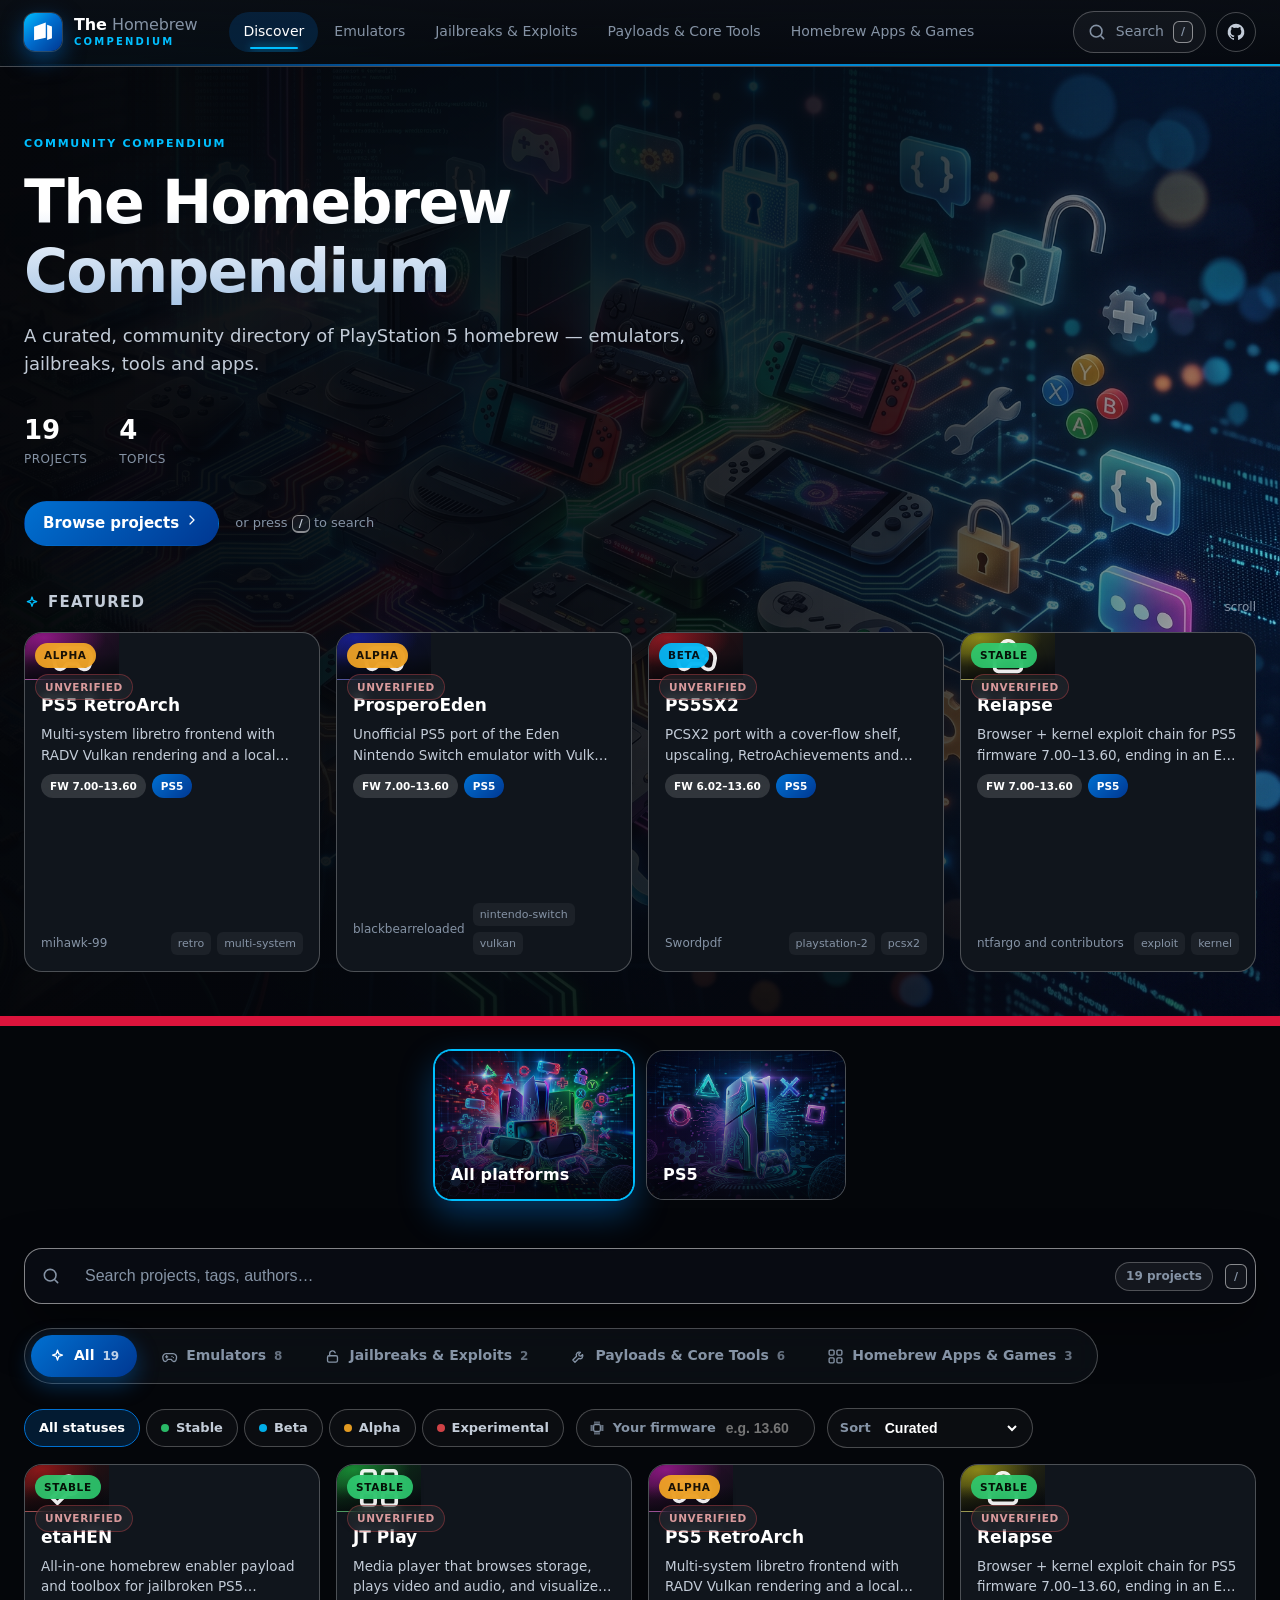
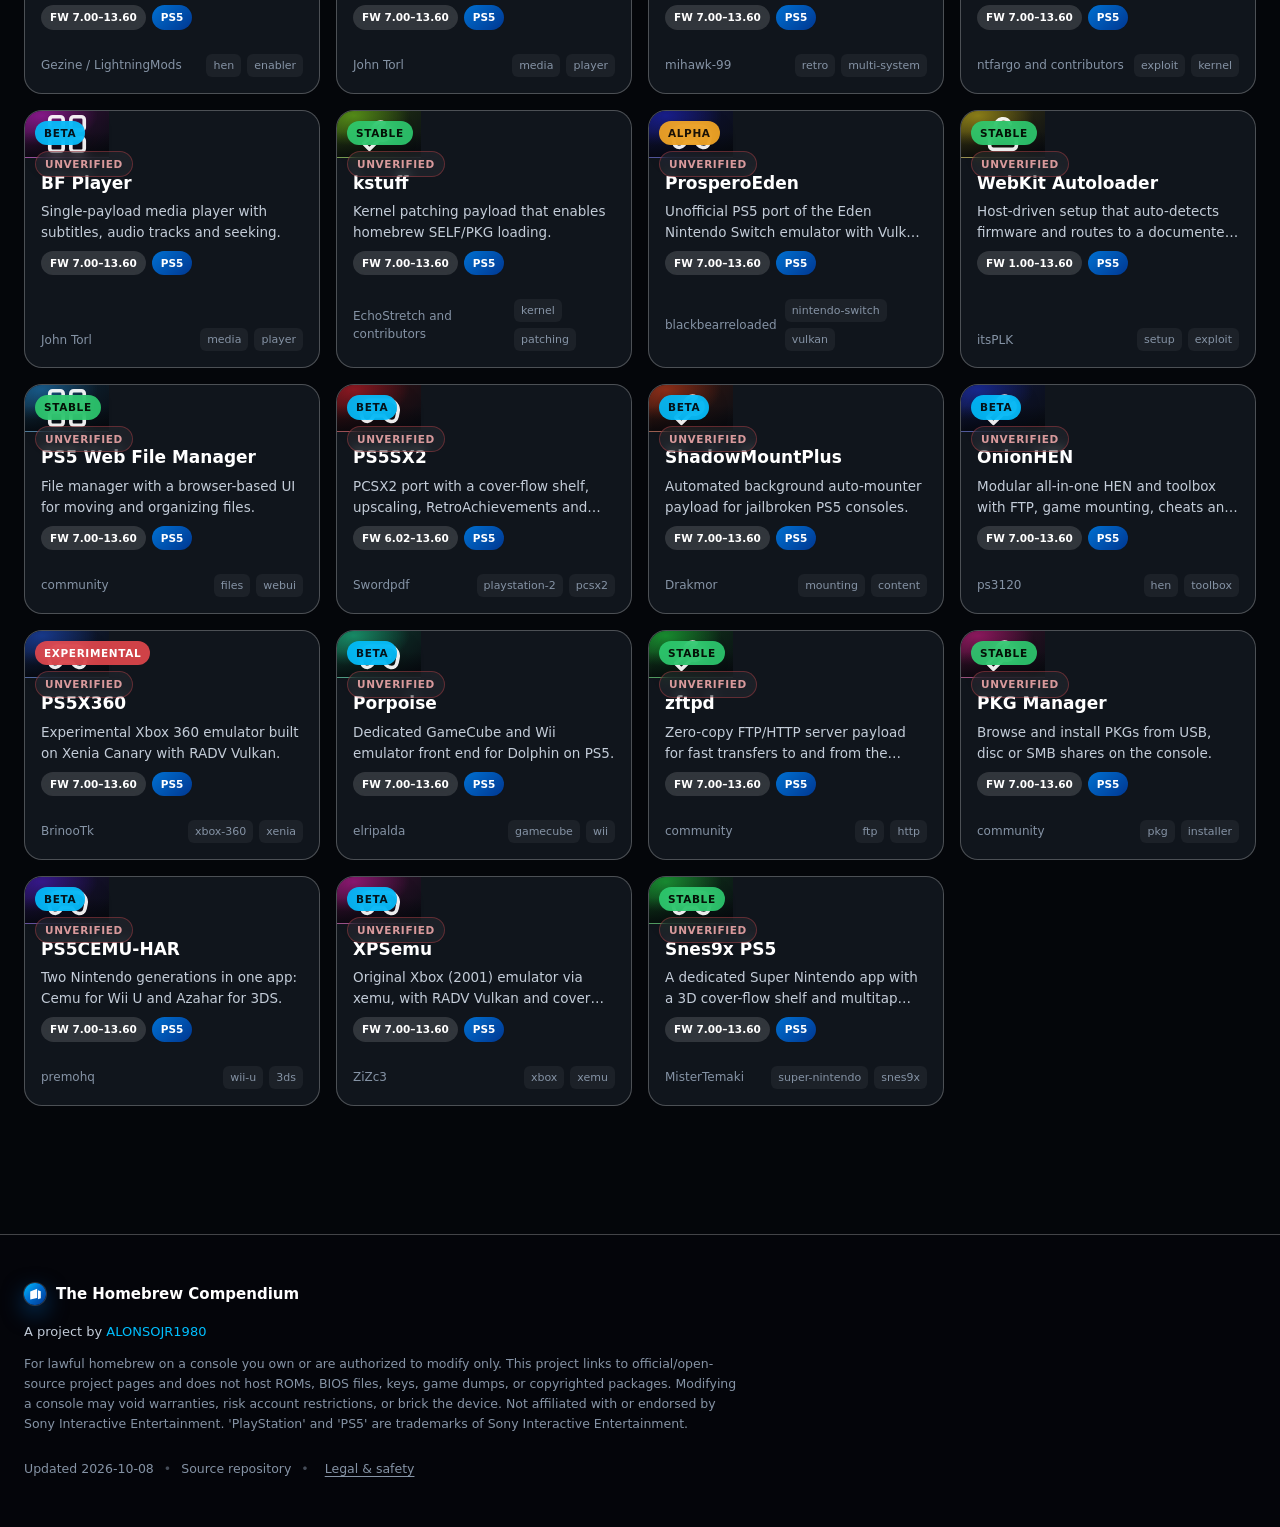
==== commit 2affa8d6: "Update library" ====
--- a/development/index.html
+++ b/development/index.html
@@ -171,6 +171,7 @@
         <span class="brand__mark brand__mark--sm" aria-hidden="true"><svg viewBox="0 0 32 32"><path d="M3 8.5 20 2v22.5L3 28V8.5Z"/><path d="M22 5.5 29 8v17l-7 2.5V5.5Z"/></svg></span>
         <span>The Homebrew Compendium</span>
       </div>
+      <p class="footer__author" id="footer-author"></p>
       <p class="footer__disclaimer" id="footer-disclaimer"></p>
       <p class="footer__meta">
         <span id="footer-updated"></span>
@@ -213,6 +214,6 @@
 
   <div class="toast" id="toast" role="status" aria-live="polite" hidden></div>
 
-  <script type="module" src="js/main.js?v=12"></script>
+  <script type="module" src="js/main.js?v=13"></script>
 </body>
 </html>
--- a/development/styles.css
+++ b/development/styles.css
@@ -523,6 +523,9 @@
 .footer { border-top: 1px solid var(--border); background: rgba(4,6,10,0.6); margin-top: var(--space-8); }
 .footer__inner { max-width: var(--container); margin: 0 auto; padding: var(--space-7) var(--space-5); }
 .footer__brand { display: flex; align-items: center; gap: 10px; color: var(--text-primary); font-weight: 700; margin-bottom: var(--space-4); }
+.footer__author { color: var(--text-secondary); font-size: 13px; margin-bottom: var(--space-3); }
+.footer__author a { color: var(--ps-blue-bright); }
+.footer__author a:hover { text-decoration: underline; text-underline-offset: 3px; }
 .footer__brand small { color: var(--text-tertiary); font-weight: 500; }
 .footer__disclaimer { color: var(--text-tertiary); font-size: 12.5px; max-width: 90ch; line-height: 1.6; }
 .footer__meta { margin-top: var(--space-5); display: flex; align-items: center; gap: 10px; flex-wrap: wrap; color: var(--text-tertiary); font-size: 12.5px; }
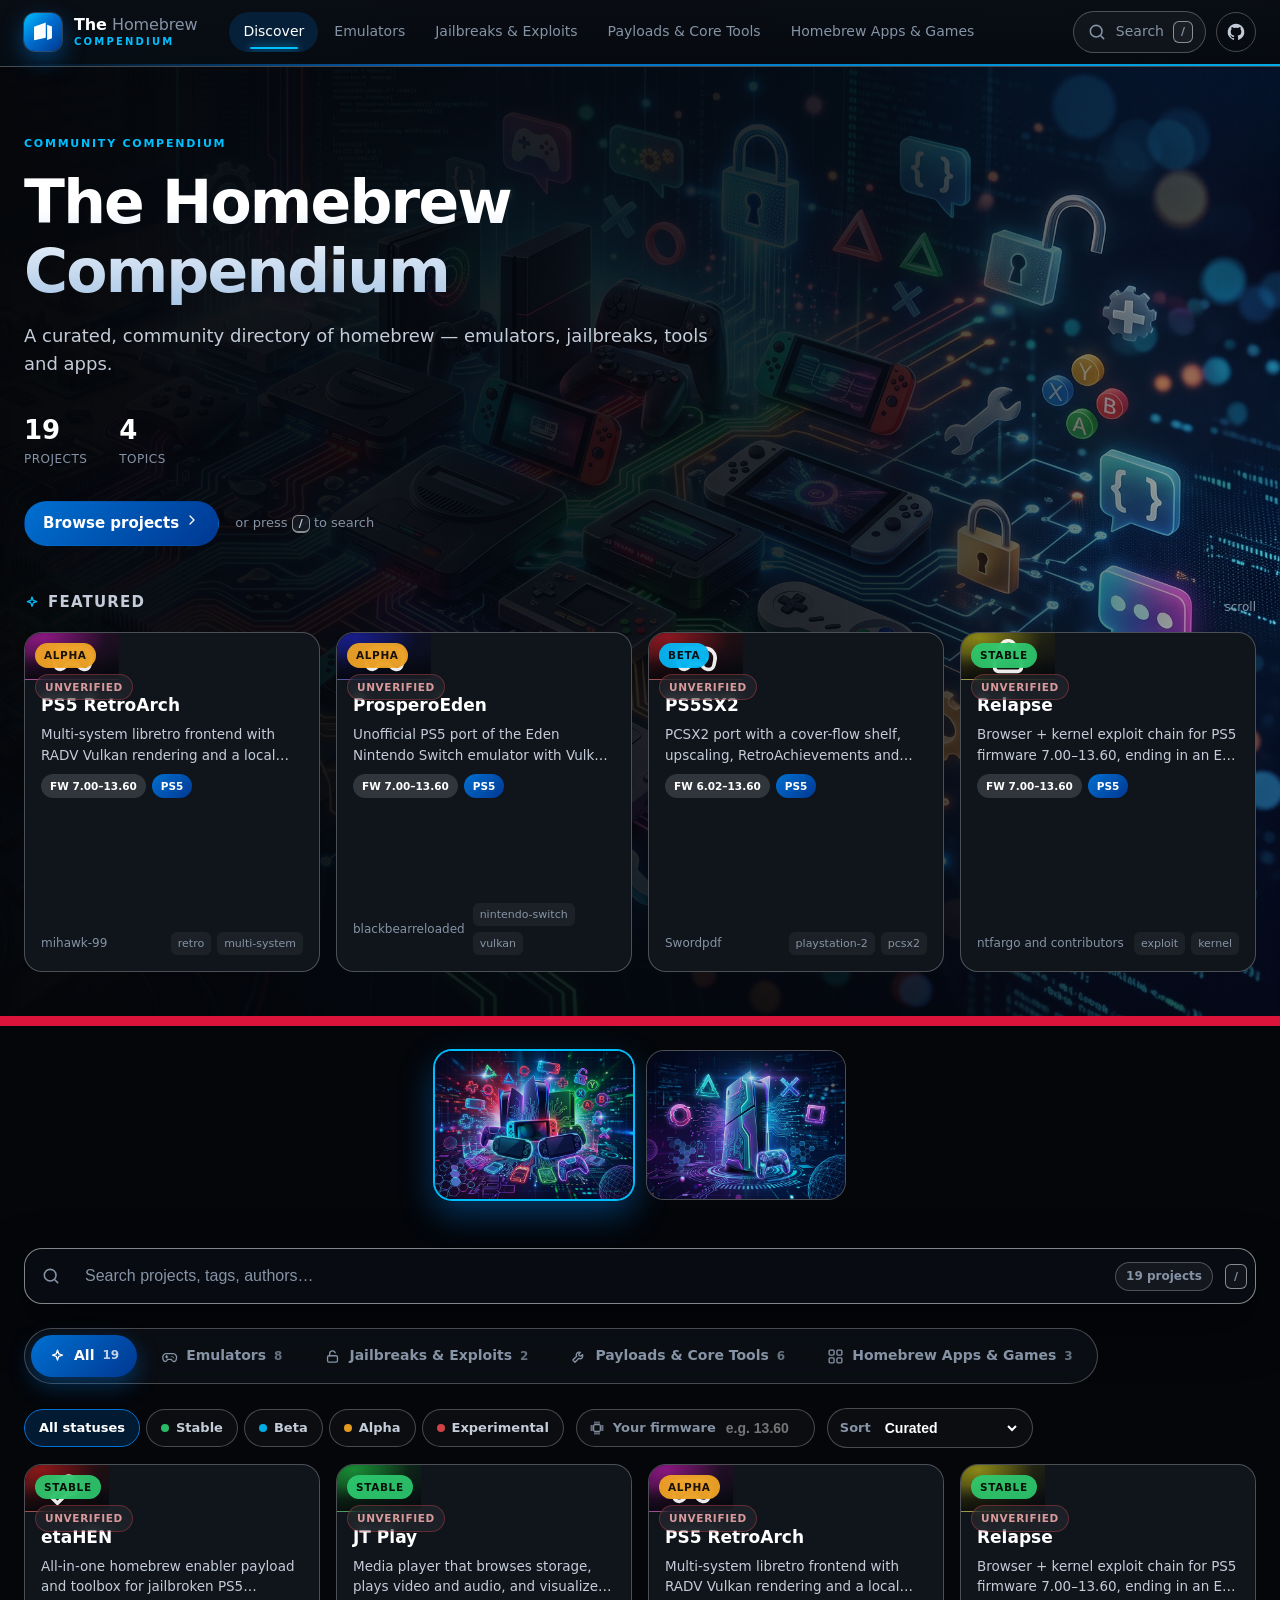
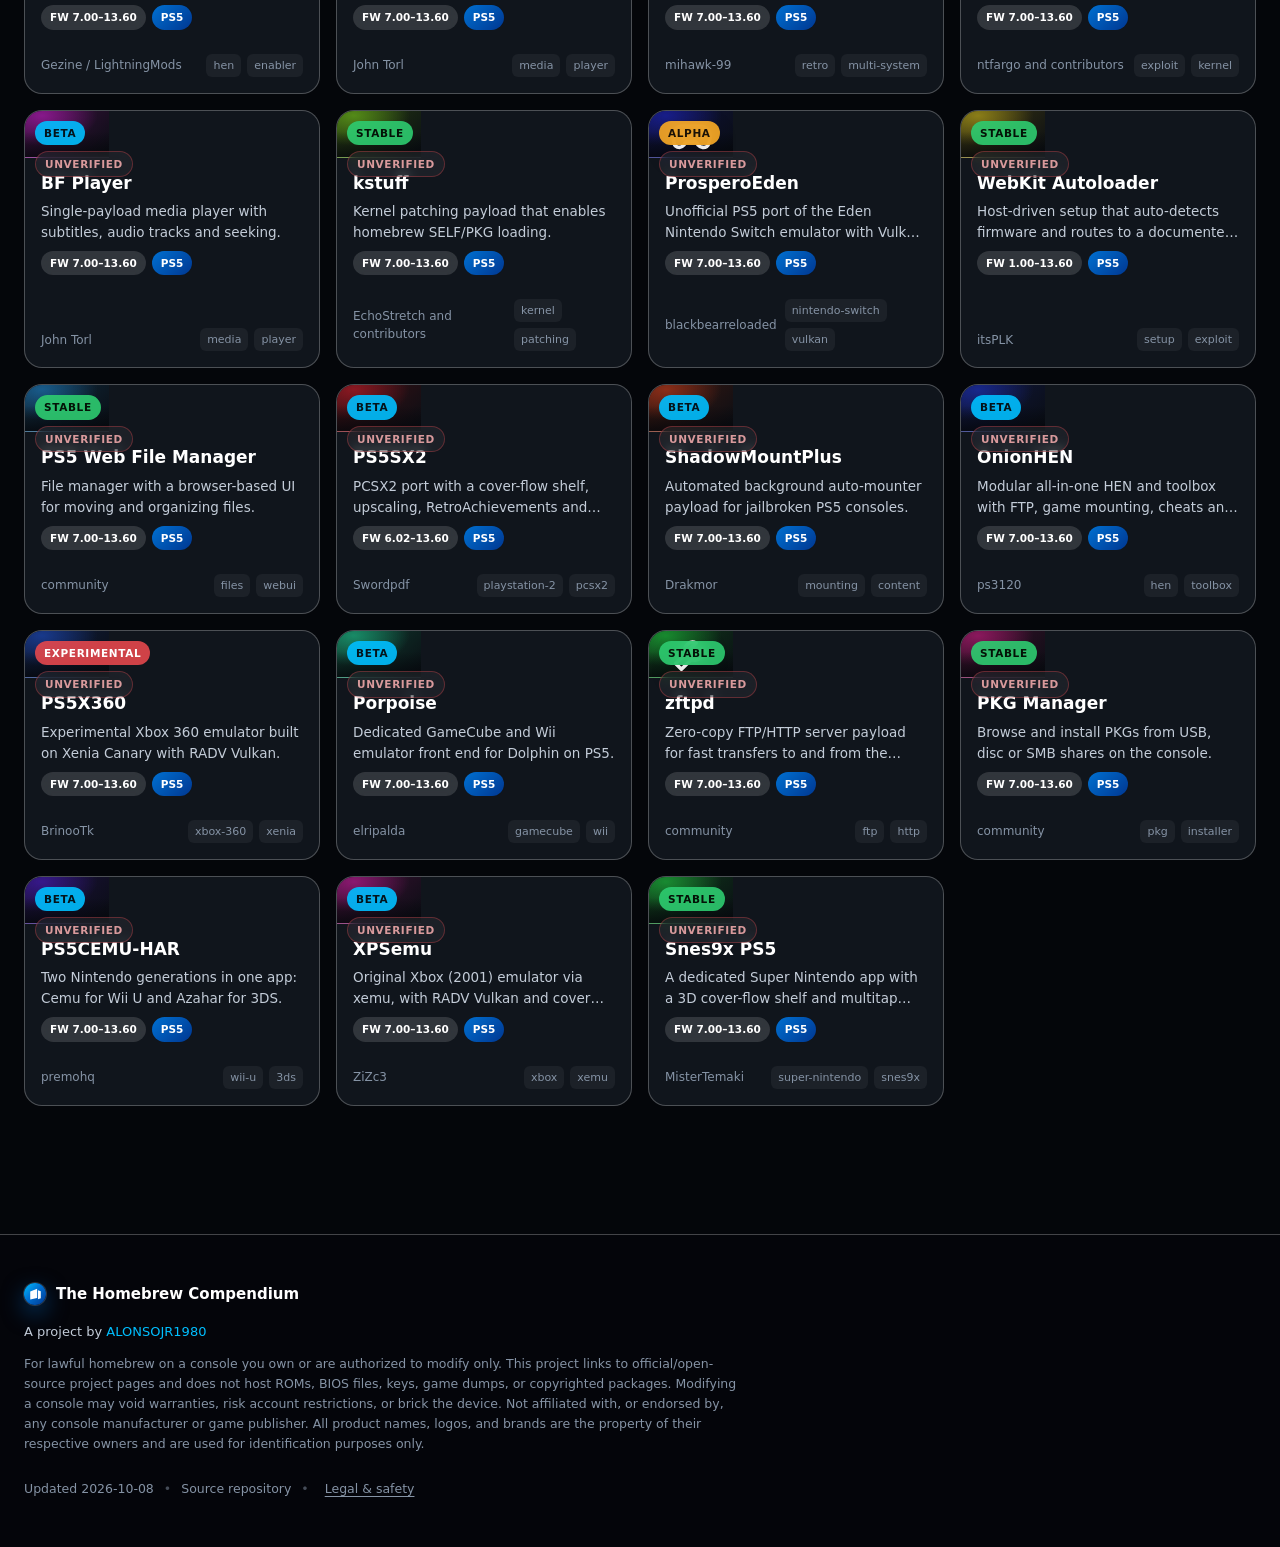
==== commit ef50ad9d: "Update library" ====
--- a/development/index.html
+++ b/development/index.html
@@ -6,11 +6,11 @@
   <meta name="color-scheme" content="dark" />
   <meta name="theme-color" content="#04060a" />
   <title>The Homebrew Compendium</title>
-  <meta name="description" content="A curated, community directory of PlayStation 5 homebrew — emulators, jailbreaks, payloads, tools and apps." />
+  <meta name="description" content="A curated, community directory of homebrew — emulators, jailbreaks, payloads, tools and apps." />
   <link rel="canonical" href="./" />
   <meta property="og:type" content="website" />
   <meta property="og:title" content="The Homebrew Compendium" />
-  <meta property="og:description" content="A curated, community directory of PlayStation 5 homebrew." />
+  <meta property="og:description" content="A curated, community directory of homebrew across platforms." />
   <meta property="og:image" content="assets/banner.png" />
   <link rel="icon" href="assets/favicon.svg" type="image/svg+xml" />
   <!-- The hero background is painted via CSS (.hero__banner); preload it so the
@@ -144,7 +144,7 @@
         <label class="field field--fw">
           <svg class="icon" aria-hidden="true"><use href="#i-cpu"/></svg>
           <span class="field__label">Your firmware</span>
-          <input id="firmware-input" inputmode="decimal" placeholder="e.g. 13.60" aria-label="Your PS5 firmware version" />
+          <input id="firmware-input" inputmode="decimal" placeholder="e.g. 13.60" aria-label="Your console firmware version" />
         </label>
         <label class="field field--sort">
           <span class="field__label">Sort</span>
@@ -214,6 +214,6 @@
 
   <div class="toast" id="toast" role="status" aria-live="polite" hidden></div>
 
-  <script type="module" src="js/main.js?v=13"></script>
+  <script type="module" src="js/main.js?v=14"></script>
 </body>
 </html>
